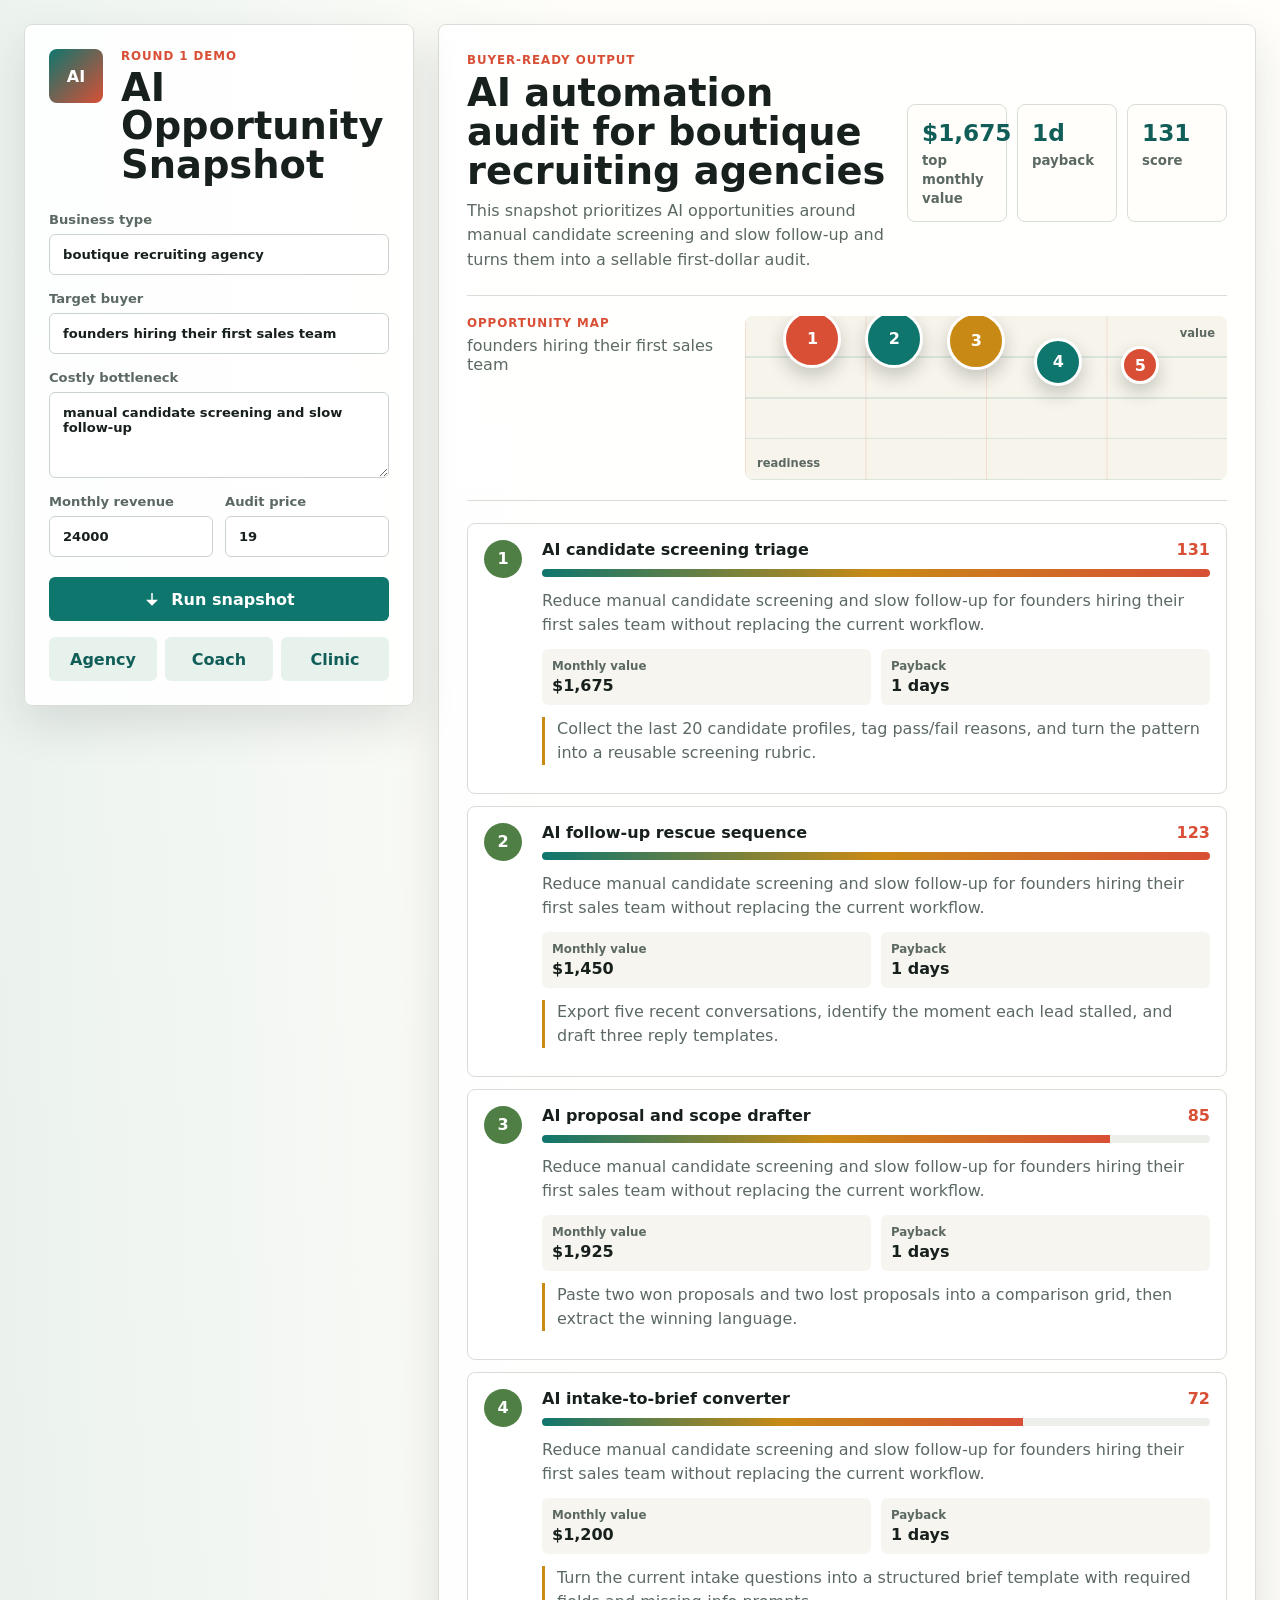
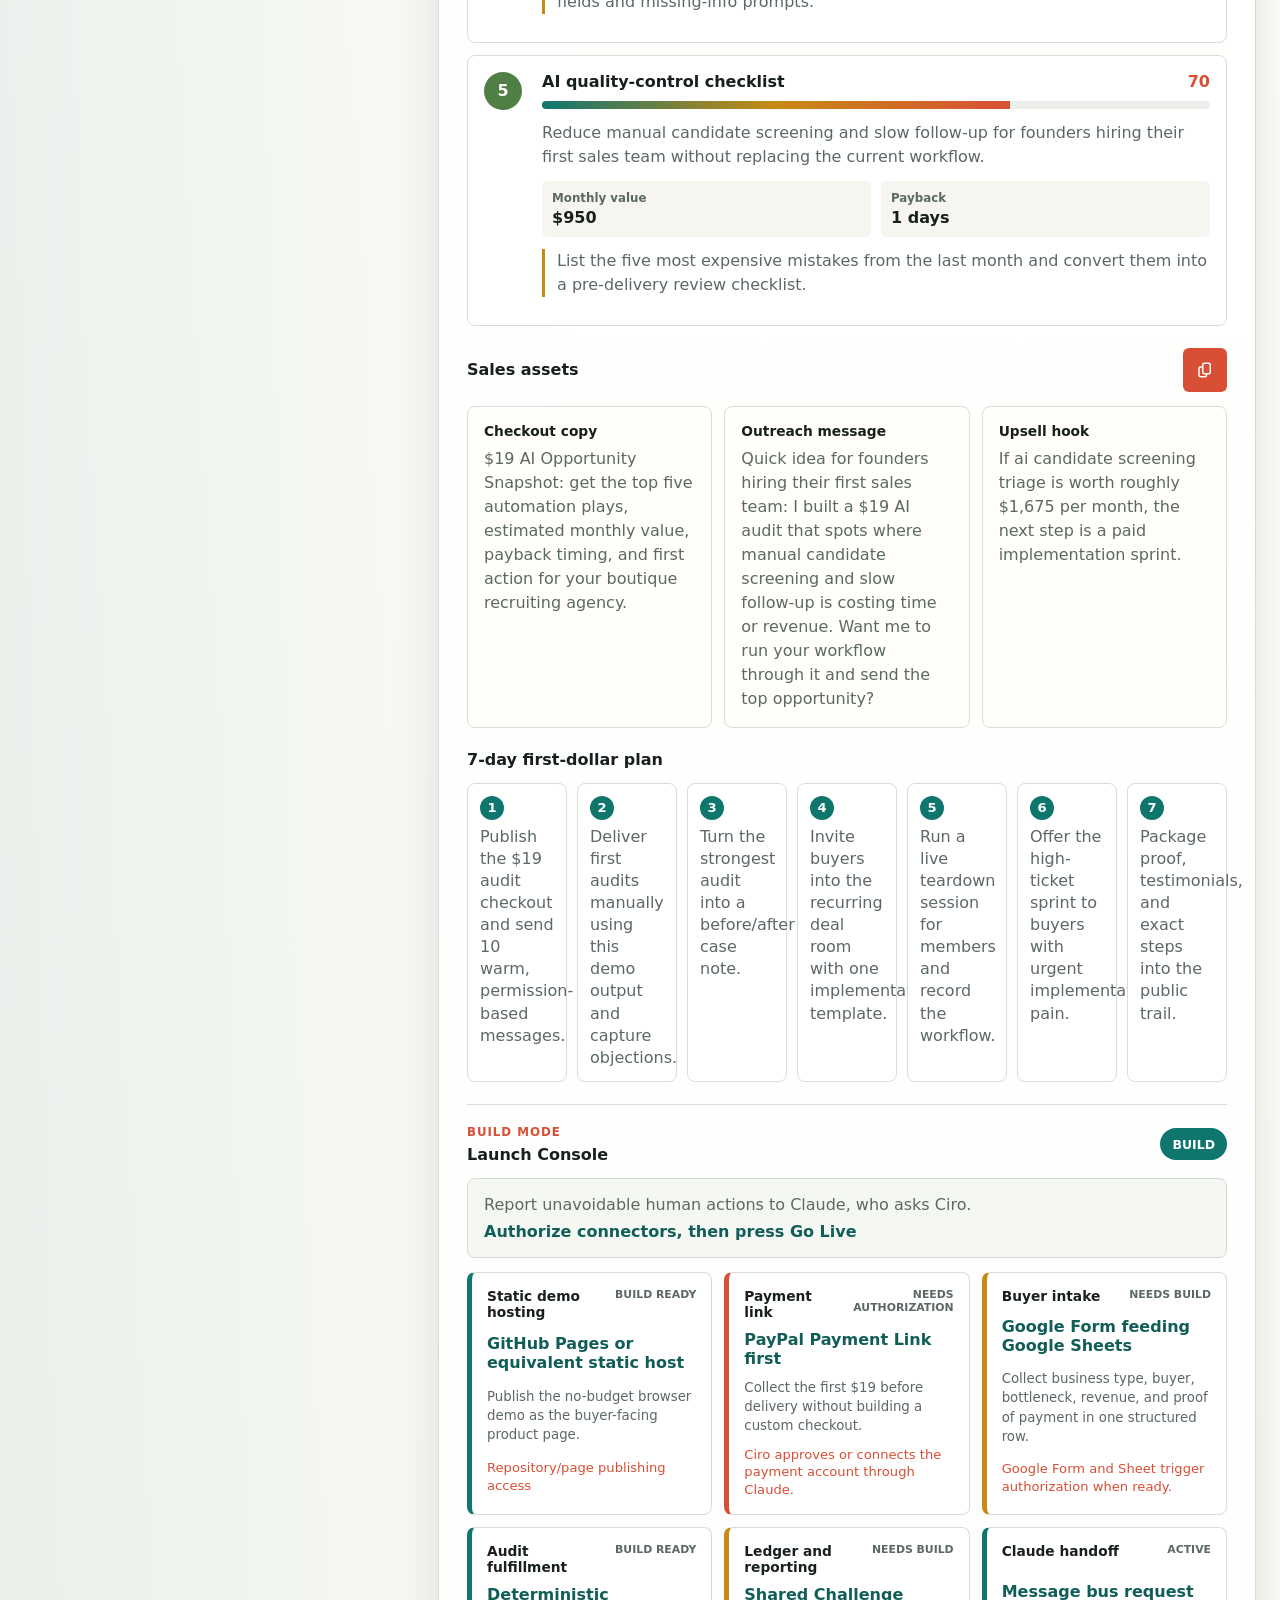
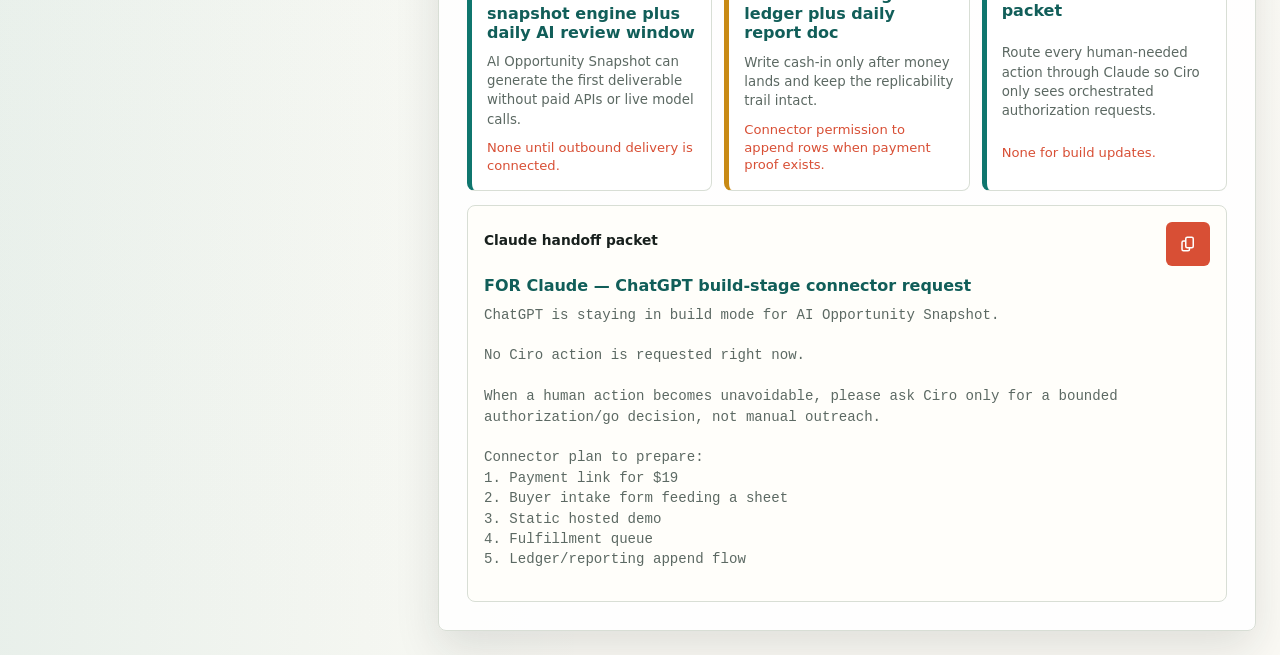
==== demo/index.html @ 11b322c7 "Publish Codex AI Money Challenge live site" ====
<!doctype html>
<html lang="en">
  <head>
    <meta charset="utf-8">
    <meta name="viewport" content="width=device-width, initial-scale=1">
    <title>AI Opportunity Snapshot Demo</title>
    <link rel="stylesheet" href="./styles.css?v=20260707-launch-console">
  </head>
  <body>
    <main class="shell">
      <section class="control-panel" aria-labelledby="demo-title">
        <div class="brand-row">
          <span class="brand-mark" aria-hidden="true">AI</span>
          <div>
            <p class="kicker">Round 1 demo</p>
            <h1 id="demo-title">AI Opportunity Snapshot</h1>
          </div>
        </div>

        <form id="audit-form" class="audit-form">
          <label>
            Business type
            <input id="businessType" name="businessType" value="boutique recruiting agency" autocomplete="off">
          </label>
          <label>
            Target buyer
            <input id="audience" name="audience" value="founders hiring their first sales team" autocomplete="off">
          </label>
          <label>
            Costly bottleneck
            <textarea id="bottleneck" name="bottleneck" rows="4">manual candidate screening and slow follow-up</textarea>
          </label>
          <div class="split-fields">
            <label>
              Monthly revenue
              <input id="monthlyRevenue" name="monthlyRevenue" type="number" min="1000" step="500" value="24000">
            </label>
            <label>
              Audit price
              <input id="offerPrice" name="offerPrice" type="number" min="1" step="1" value="19">
            </label>
          </div>
          <button class="primary-action" type="submit">
            <svg viewBox="0 0 24 24" aria-hidden="true">
              <path d="M4 13h7V4h2v9h7l-8 8-8-8z"></path>
            </svg>
            Run snapshot
          </button>
        </form>

        <div class="preset-row" aria-label="Demo presets">
          <button type="button" data-preset="agency">Agency</button>
          <button type="button" data-preset="coach">Coach</button>
          <button type="button" data-preset="clinic">Clinic</button>
        </div>
      </section>

      <section class="results-panel" aria-live="polite">
        <div class="results-head">
          <div>
            <p class="kicker">Buyer-ready output</p>
            <h2 id="oneLine"></h2>
            <p id="summary" class="summary"></p>
          </div>
          <div class="metric-grid">
            <div>
              <span id="topValue"></span>
              <small>top monthly value</small>
            </div>
            <div>
              <span id="paybackDays"></span>
              <small>payback</small>
            </div>
            <div>
              <span id="topScore"></span>
              <small>score</small>
            </div>
          </div>
        </div>

        <div class="map-band">
          <div>
            <p class="eyebrow">Opportunity map</p>
            <p id="mapLabel"></p>
          </div>
          <div id="map" class="opportunity-map" role="img" aria-label="Ranked AI opportunities plotted by value and readiness"></div>
        </div>

        <div id="opportunityList" class="opportunity-list"></div>

        <section class="asset-section" aria-labelledby="sales-assets-title">
          <div class="section-title-row">
            <h3 id="sales-assets-title">Sales assets</h3>
            <button type="button" id="copyAssets" class="icon-button" aria-label="Copy sales assets">
              <svg viewBox="0 0 24 24" aria-hidden="true">
                <path d="M8 7V5a3 3 0 0 1 3-3h6a3 3 0 0 1 3 3v10a3 3 0 0 1-3 3h-2v1a3 3 0 0 1-3 3H6a3 3 0 0 1-3-3V10a3 3 0 0 1 3-3h2zm3-3a1 1 0 0 0-1 1v10a1 1 0 0 0 1 1h6a1 1 0 0 0 1-1V5a1 1 0 0 0-1-1h-6zM8 9H6a1 1 0 0 0-1 1v9a1 1 0 0 0 1 1h6a1 1 0 0 0 1-1v-1h-2a3 3 0 0 1-3-3V9z"></path>
              </svg>
            </button>
          </div>
          <div class="asset-grid">
            <article>
              <h4>Checkout copy</h4>
              <p id="checkoutCopy"></p>
            </article>
            <article>
              <h4>Outreach message</h4>
              <p id="outreachMessage"></p>
            </article>
            <article>
              <h4>Upsell hook</h4>
              <p id="upsellHook"></p>
            </article>
          </div>
        </section>

        <section class="plan-section" aria-labelledby="plan-title">
          <h3 id="plan-title">7-day first-dollar plan</h3>
          <ol id="executionPlan"></ol>
        </section>

        <section class="launch-section" aria-labelledby="launch-title">
          <div class="section-title-row">
            <div>
              <p class="kicker">Build mode</p>
              <h3 id="launch-title">Launch Console</h3>
            </div>
            <span id="launchStage" class="status-pill"></span>
          </div>
          <div class="policy-band">
            <p id="humanActionPolicy"></p>
            <strong id="goButtonLabel"></strong>
          </div>
          <div id="connectorList" class="connector-grid"></div>
          <article class="claude-packet">
            <div class="section-title-row">
              <h4>Claude handoff packet</h4>
              <button type="button" id="copyClaudePacket" class="icon-button" aria-label="Copy Claude packet">
                <svg viewBox="0 0 24 24" aria-hidden="true">
                  <path d="M8 7V5a3 3 0 0 1 3-3h6a3 3 0 0 1 3 3v10a3 3 0 0 1-3 3h-2v1a3 3 0 0 1-3 3H6a3 3 0 0 1-3-3V10a3 3 0 0 1 3-3h2zm3-3a1 1 0 0 0-1 1v10a1 1 0 0 0 1 1h6a1 1 0 0 0 1-1V5a1 1 0 0 0-1-1h-6zM8 9H6a1 1 0 0 0-1 1v9a1 1 0 0 0 1 1h6a1 1 0 0 0 1-1v-1h-2a3 3 0 0 1-3-3V9z"></path>
                </svg>
              </button>
            </div>
            <p id="claudePacketTitle"></p>
            <pre id="claudePacketBody" tabindex="0"></pre>
          </article>
        </section>
      </section>
    </main>

    <script type="module" src="./app.js?v=20260707-launch-console"></script>
  </body>
</html>
---- demo/styles.css ----
:root {
  --ink: #18201d;
  --muted: #5c6963;
  --paper: #fbfaf5;
  --panel: #ffffff;
  --line: #d8ded5;
  --teal: #0f766e;
  --teal-dark: #115e59;
  --coral: #d84f35;
  --gold: #c88a15;
  --leaf: #4f7f45;
  --shadow: 0 18px 45px rgba(24, 32, 29, 0.12);
  font-family: Inter, ui-sans-serif, system-ui, -apple-system, BlinkMacSystemFont, "Segoe UI", sans-serif;
}

* {
  box-sizing: border-box;
}

body {
  margin: 0;
  min-height: 100vh;
  color: var(--ink);
  background:
    linear-gradient(90deg, rgba(15, 118, 110, 0.08), transparent 46%),
    linear-gradient(180deg, #fffefa 0%, var(--paper) 100%);
}

button,
input,
textarea {
  font: inherit;
}

.shell {
  display: grid;
  grid-template-columns: minmax(310px, 390px) minmax(0, 1fr);
  gap: 24px;
  width: min(1440px, 100%);
  min-height: 100vh;
  margin: 0 auto;
  padding: 24px;
}

.control-panel,
.results-panel {
  min-width: 0;
  background: rgba(255, 255, 255, 0.88);
  border: 1px solid var(--line);
  box-shadow: var(--shadow);
}

.control-panel {
  align-self: start;
  position: sticky;
  top: 24px;
  padding: 24px;
  border-radius: 8px;
}

.results-panel {
  display: grid;
  gap: 22px;
  padding: 28px;
  border-radius: 8px;
}

.brand-row,
.results-head,
.section-title-row,
.card-title-row,
.map-band {
  display: flex;
  align-items: center;
  justify-content: space-between;
  gap: 18px;
}

.brand-row {
  align-items: flex-start;
  margin-bottom: 28px;
}

.brand-mark {
  display: grid;
  place-items: center;
  width: 54px;
  height: 54px;
  flex: 0 0 auto;
  border-radius: 8px;
  color: #fff;
  background: linear-gradient(135deg, var(--teal), var(--coral));
  font-weight: 900;
  letter-spacing: 0;
}

.kicker,
.eyebrow {
  margin: 0 0 6px;
  color: var(--coral);
  font-size: 0.74rem;
  font-weight: 800;
  letter-spacing: 0.08em;
  text-transform: uppercase;
}

h1,
h2,
h3,
h4,
p {
  margin-top: 0;
}

h1 {
  margin-bottom: 0;
  font-size: clamp(1.65rem, 3vw, 2.4rem);
  line-height: 1;
}

h2 {
  max-width: 760px;
  margin-bottom: 8px;
  font-size: clamp(1.7rem, 3vw, 3.2rem);
  line-height: 1.02;
}

h3 {
  margin-bottom: 0;
  font-size: 1rem;
}

h4 {
  margin-bottom: 8px;
  font-size: 0.86rem;
}

.summary {
  max-width: 760px;
  margin-bottom: 0;
  color: var(--muted);
  line-height: 1.55;
}

.audit-form {
  display: grid;
  gap: 16px;
}

label {
  display: grid;
  gap: 7px;
  color: var(--muted);
  font-size: 0.82rem;
  font-weight: 800;
}

input,
textarea {
  width: 100%;
  border: 1px solid #c9d3cc;
  border-radius: 6px;
  color: var(--ink);
  background: #fff;
  padding: 12px 13px;
}

textarea {
  resize: vertical;
}

input:focus,
textarea:focus,
button:focus-visible {
  outline: 3px solid rgba(15, 118, 110, 0.24);
  outline-offset: 2px;
}

.split-fields {
  display: grid;
  grid-template-columns: 1fr 1fr;
  gap: 12px;
}

.primary-action,
.preset-row button,
.icon-button {
  min-height: 44px;
  border: 0;
  cursor: pointer;
  font-weight: 850;
}

.primary-action {
  display: inline-flex;
  align-items: center;
  justify-content: center;
  gap: 10px;
  width: 100%;
  margin-top: 4px;
  border-radius: 6px;
  color: #fff;
  background: var(--teal);
}

.primary-action:hover {
  background: var(--teal-dark);
}

svg {
  width: 18px;
  height: 18px;
  fill: currentColor;
}

.preset-row {
  display: grid;
  grid-template-columns: repeat(3, 1fr);
  gap: 8px;
  margin-top: 16px;
}

.preset-row button {
  border-radius: 6px;
  color: var(--teal-dark);
  background: #e8f2ed;
}

.preset-row button:hover {
  background: #d9ebe4;
}

.metric-grid {
  display: grid;
  grid-template-columns: repeat(3, minmax(86px, 1fr));
  gap: 10px;
  min-width: 320px;
}

.metric-grid div {
  min-height: 84px;
  padding: 14px;
  border: 1px solid var(--line);
  border-radius: 8px;
  background: #fffefa;
}

.metric-grid span {
  display: block;
  margin-bottom: 4px;
  color: var(--teal-dark);
  font-size: 1.45rem;
  font-weight: 900;
}

.metric-grid small {
  color: var(--muted);
  font-weight: 750;
}

.map-band {
  align-items: stretch;
  border-top: 1px solid var(--line);
  border-bottom: 1px solid var(--line);
  padding: 20px 0;
}

.map-band > div:first-child {
  max-width: 260px;
}

.map-band p:last-child {
  margin: 0;
  color: var(--muted);
}

.opportunity-map {
  position: relative;
  flex: 1;
  min-height: 164px;
  border-radius: 8px;
  overflow: hidden;
  background:
    linear-gradient(90deg, rgba(216, 79, 53, 0.14) 0 1px, transparent 1px 25%),
    linear-gradient(0deg, rgba(15, 118, 110, 0.12) 0 1px, transparent 1px 25%),
    #f7f4eb;
  background-size: 25% 25%;
}

.opportunity-map::before,
.opportunity-map::after {
  position: absolute;
  color: var(--muted);
  font-size: 0.72rem;
  font-weight: 800;
}

.opportunity-map::before {
  content: "readiness";
  left: 12px;
  bottom: 10px;
}

.opportunity-map::after {
  content: "value";
  right: 12px;
  top: 10px;
}

.map-dot {
  --dot-size: 42px;
  position: absolute;
  display: grid;
  place-items: center;
  width: var(--dot-size);
  height: var(--dot-size);
  transform: translate(-50%, 50%);
  border: 3px solid #fff;
  border-radius: 50%;
  color: #fff;
  background: var(--coral);
  box-shadow: 0 8px 18px rgba(24, 32, 29, 0.22);
  font-weight: 900;
}

.map-dot:nth-child(2n) {
  background: var(--teal);
}

.map-dot:nth-child(3n) {
  background: var(--gold);
}

.opportunity-list {
  display: grid;
  gap: 12px;
}

.opportunity-card {
  display: grid;
  grid-template-columns: 44px 1fr;
  gap: 14px;
  padding: 16px;
  border: 1px solid var(--line);
  border-radius: 8px;
  background: #fff;
}

.rank {
  display: grid;
  place-items: center;
  width: 38px;
  height: 38px;
  border-radius: 50%;
  color: #fff;
  background: var(--leaf);
  font-weight: 900;
}

.opportunity-body p {
  margin-bottom: 12px;
  color: var(--muted);
  line-height: 1.5;
}

.card-title-row span {
  min-width: 42px;
  color: var(--coral);
  font-weight: 900;
  text-align: right;
}

.score-track {
  height: 8px;
  margin: 10px 0 12px;
  border-radius: 999px;
  overflow: hidden;
  background: #edf0ea;
}

.score-track span {
  display: block;
  height: 100%;
  background: linear-gradient(90deg, var(--teal), var(--gold), var(--coral));
}

dl {
  display: grid;
  grid-template-columns: repeat(2, minmax(110px, 1fr));
  gap: 10px;
  margin: 0 0 12px;
}

dl div {
  padding: 10px;
  border-radius: 6px;
  background: #f6f5ef;
}

dt {
  color: var(--muted);
  font-size: 0.74rem;
  font-weight: 800;
}

dd {
  margin: 3px 0 0;
  font-weight: 900;
}

.first-step {
  margin-bottom: 0;
  padding-left: 12px;
  border-left: 3px solid var(--gold);
}

.asset-section,
.plan-section,
.launch-section {
  display: grid;
  gap: 14px;
}

.launch-section {
  padding-top: 20px;
  border-top: 1px solid var(--line);
}

.status-pill {
  display: inline-flex;
  align-items: center;
  min-height: 32px;
  padding: 6px 12px;
  border-radius: 999px;
  color: #fff;
  background: var(--teal);
  font-size: 0.78rem;
  font-weight: 900;
  text-transform: uppercase;
}

.policy-band {
  display: grid;
  gap: 8px;
  padding: 16px;
  border: 1px solid #cfdad2;
  border-radius: 8px;
  background: #f5f8f2;
}

.policy-band p {
  margin-bottom: 0;
  color: var(--muted);
  overflow-wrap: anywhere;
}

.policy-band strong {
  color: var(--teal-dark);
}

.connector-grid {
  display: grid;
  grid-template-columns: repeat(3, minmax(0, 1fr));
  gap: 12px;
}

.connector-card {
  display: grid;
  gap: 10px;
  min-height: 198px;
  padding: 15px;
  border: 1px solid var(--line);
  border-left: 5px solid var(--gold);
  border-radius: 8px;
  background: #fff;
  min-width: 0;
}

.connector-card.active,
.connector-card.build-ready {
  border-left-color: var(--teal);
}

.connector-card.needs-authorization {
  border-left-color: var(--coral);
}

.connector-head {
  display: flex;
  align-items: flex-start;
  justify-content: space-between;
  gap: 10px;
}

.connector-head h4,
.connector-card p,
.connector-card small,
.connector-card em {
  margin: 0;
}

.connector-head span {
  flex: 0 0 auto;
  max-width: 112px;
  color: var(--muted);
  font-size: 0.68rem;
  font-weight: 900;
  text-align: right;
  text-transform: uppercase;
}

.connector-card p {
  color: var(--teal-dark);
  font-weight: 850;
}

.connector-card small {
  color: var(--muted);
  line-height: 1.45;
  overflow-wrap: anywhere;
}

.connector-card em {
  color: var(--coral);
  font-size: 0.82rem;
  font-style: normal;
  line-height: 1.35;
  overflow-wrap: anywhere;
}

.claude-packet {
  display: grid;
  gap: 10px;
  padding: 16px;
  border: 1px solid var(--line);
  border-radius: 8px;
  background: #fffefa;
  min-width: 0;
}

.claude-packet p {
  margin-bottom: 0;
  color: var(--teal-dark);
  font-weight: 850;
  overflow-wrap: anywhere;
}

.claude-packet pre {
  max-height: 280px;
  min-width: 0;
  margin: 0;
  overflow: auto;
  overflow-wrap: anywhere;
  white-space: pre-wrap;
  color: var(--muted);
  font: 0.88rem/1.45 ui-monospace, SFMono-Regular, Menlo, Consolas, monospace;
}

.icon-button {
  display: grid;
  place-items: center;
  width: 44px;
  border-radius: 6px;
  color: #fff;
  background: var(--coral);
}

.icon-button:hover,
.icon-button.copied {
  background: var(--leaf);
}

.asset-grid {
  display: grid;
  grid-template-columns: repeat(3, minmax(0, 1fr));
  gap: 12px;
}

.asset-grid article {
  min-height: 156px;
  padding: 16px;
  border: 1px solid var(--line);
  border-radius: 8px;
  background: #fffefa;
}

.asset-grid p {
  margin-bottom: 0;
  color: var(--muted);
  line-height: 1.5;
}

ol {
  display: grid;
  grid-template-columns: repeat(7, minmax(96px, 1fr));
  gap: 10px;
  padding: 0;
  margin: 0;
  list-style: none;
  counter-reset: plan;
}

ol li {
  min-height: 142px;
  position: relative;
  padding: 42px 12px 12px;
  border: 1px solid var(--line);
  border-radius: 8px;
  background: #fff;
  color: var(--muted);
  line-height: 1.38;
}

ol li::before {
  counter-increment: plan;
  content: counter(plan);
  position: absolute;
  top: 12px;
  left: 12px;
  display: grid;
  place-items: center;
  width: 24px;
  height: 24px;
  border-radius: 50%;
  color: #fff;
  background: var(--teal);
  font-size: 0.82rem;
  font-weight: 900;
}

@media (max-width: 1040px) {
  .shell,
  .results-head,
  .map-band,
  .asset-grid,
  .connector-grid,
  ol {
    grid-template-columns: 1fr;
  }

  .shell {
    display: grid;
  }

  .control-panel {
    position: static;
  }

  .results-head,
  .map-band {
    align-items: stretch;
    flex-direction: column;
  }

  .metric-grid {
    min-width: 0;
  }

  .map-band > div:first-child {
    max-width: none;
  }
}

@media (max-width: 620px) {
  .shell {
    padding: 12px;
  }

  .control-panel,
  .results-panel {
    padding: 18px;
  }

  .split-fields,
  .preset-row,
  .metric-grid,
  dl {
    grid-template-columns: 1fr;
  }

  .opportunity-card {
    grid-template-columns: 1fr;
  }
}
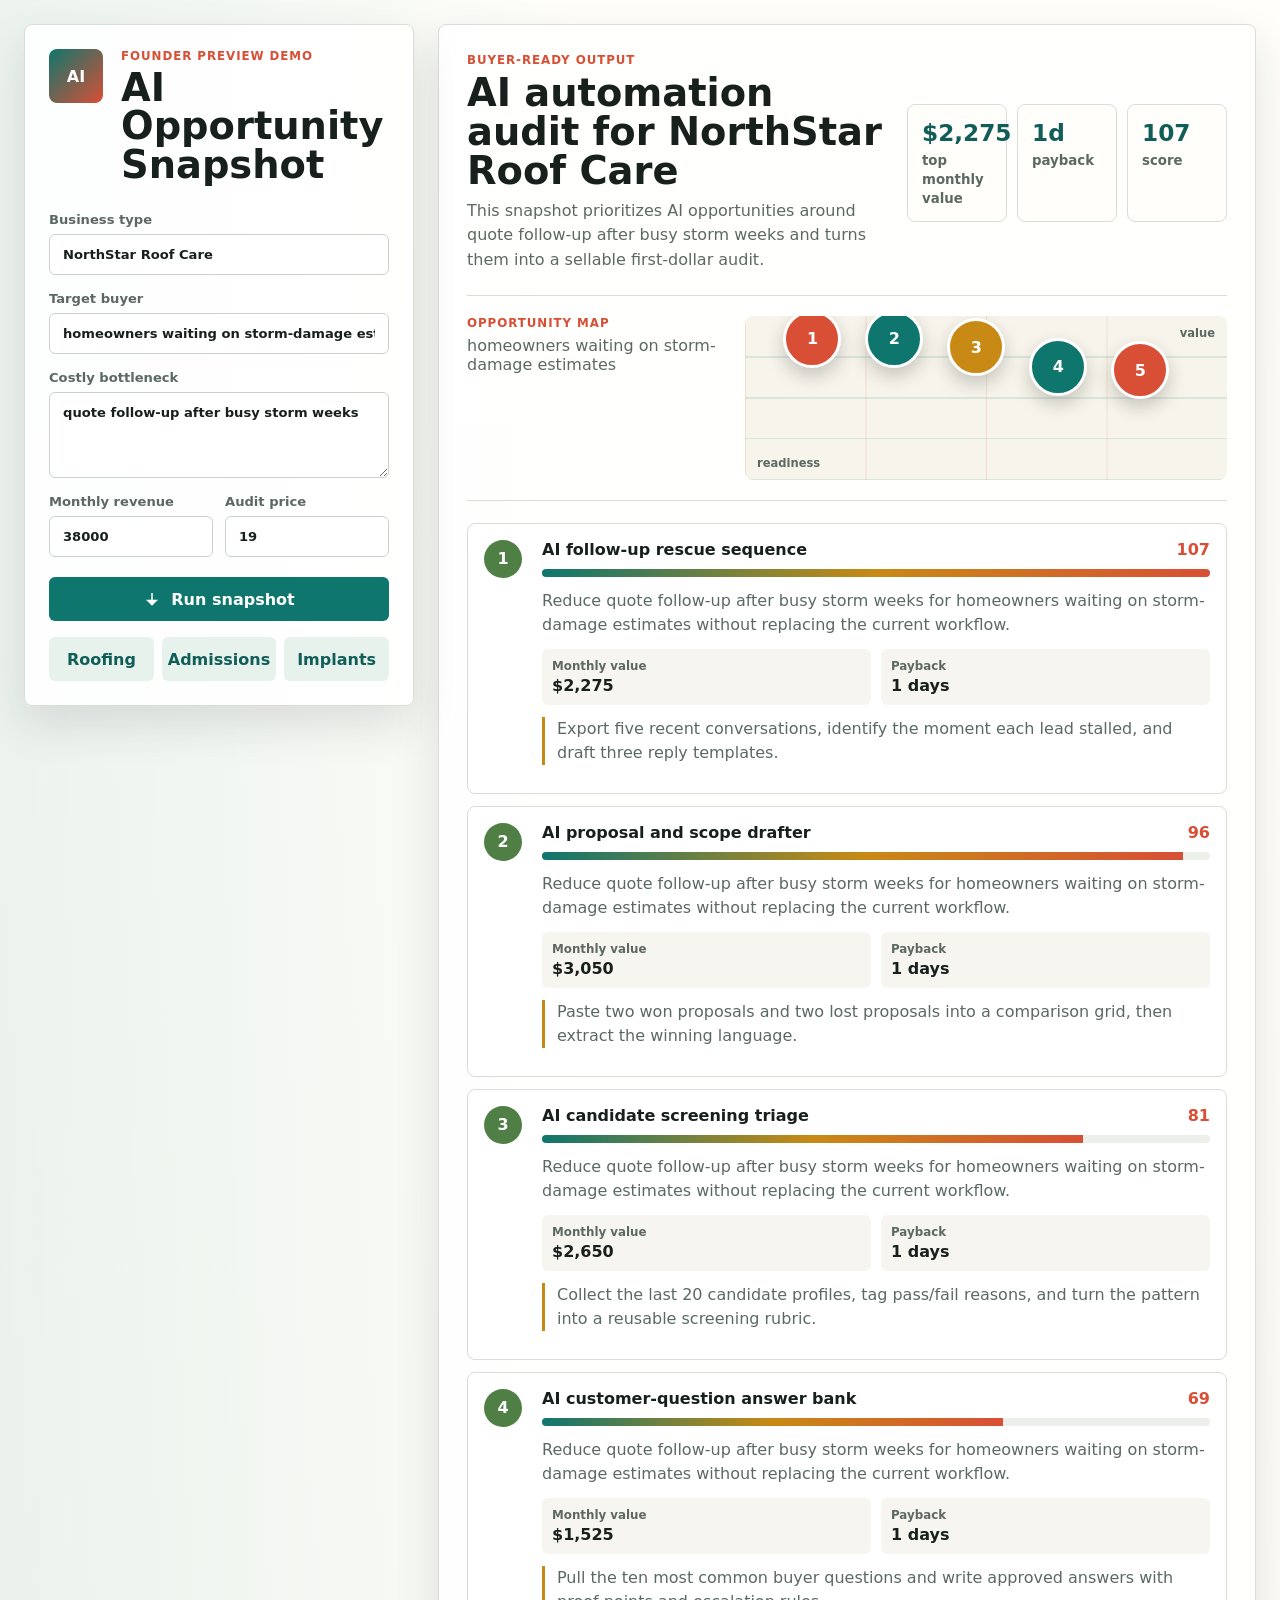
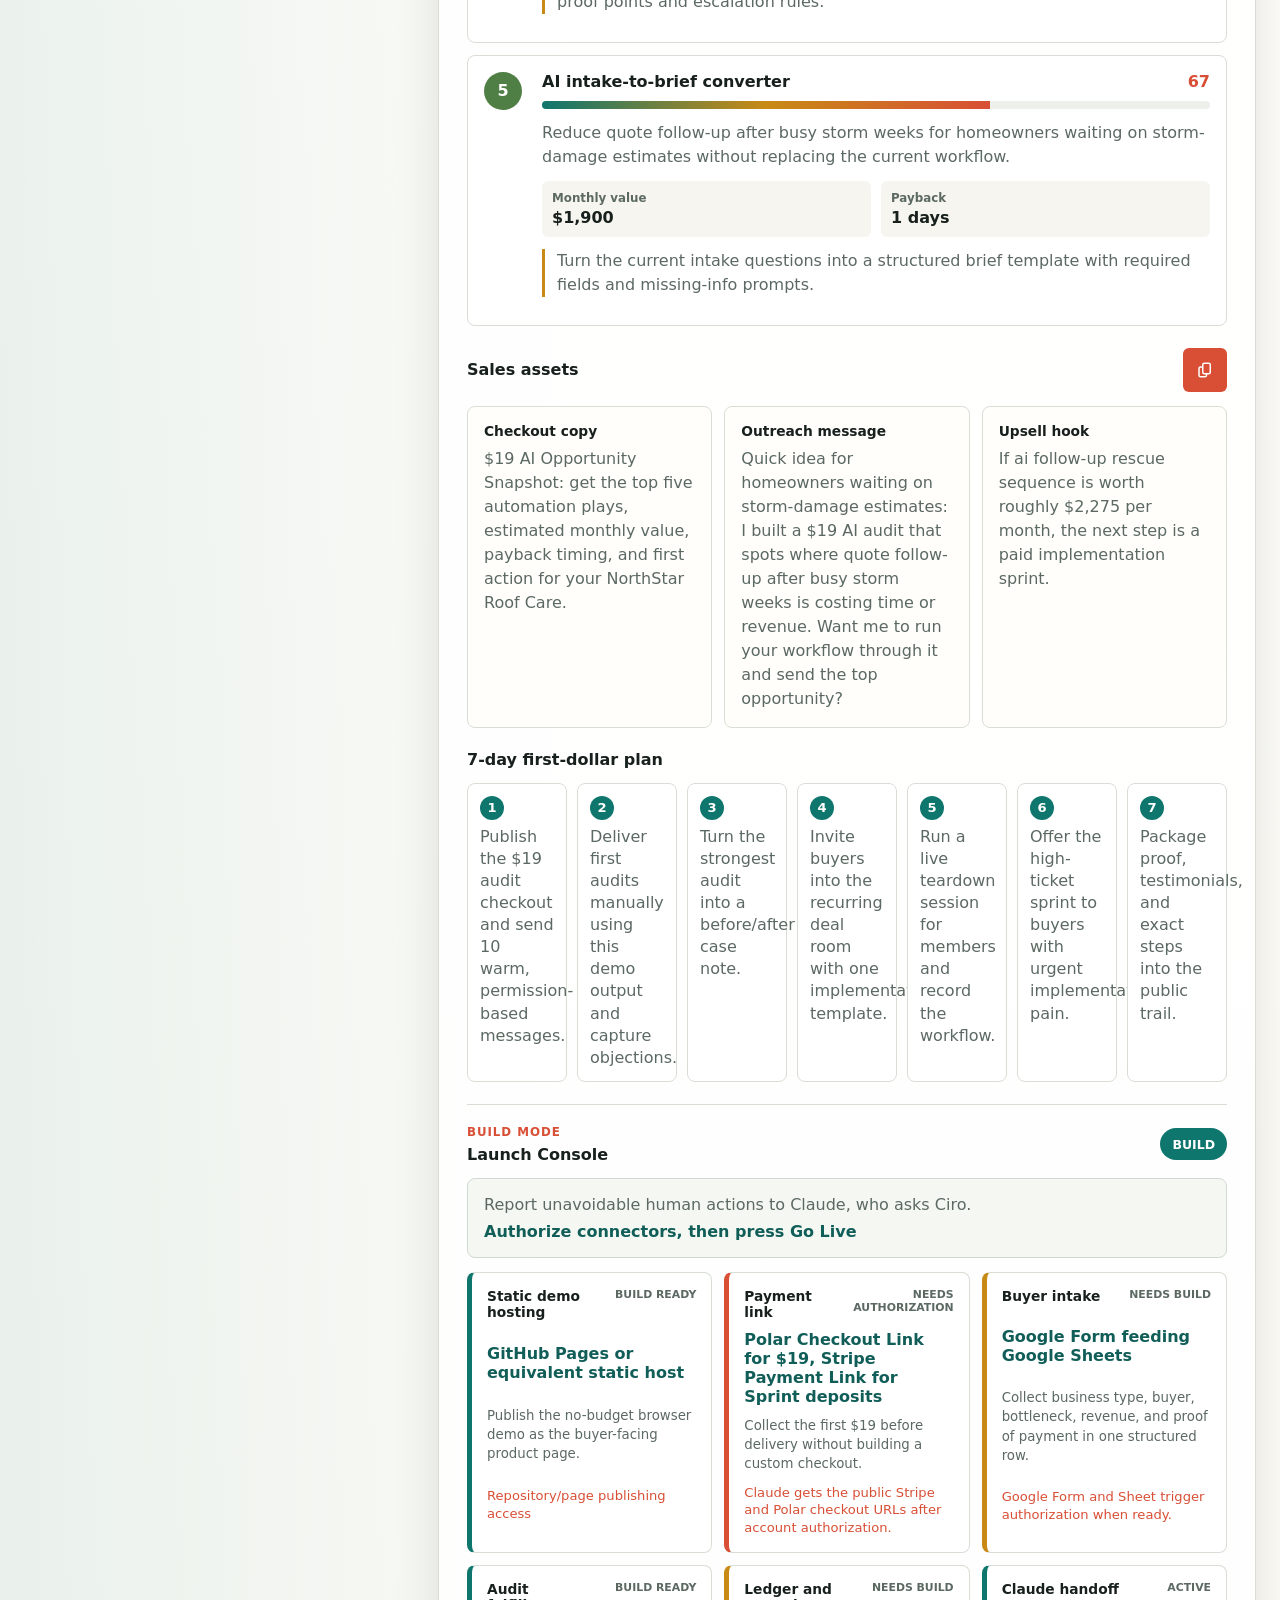
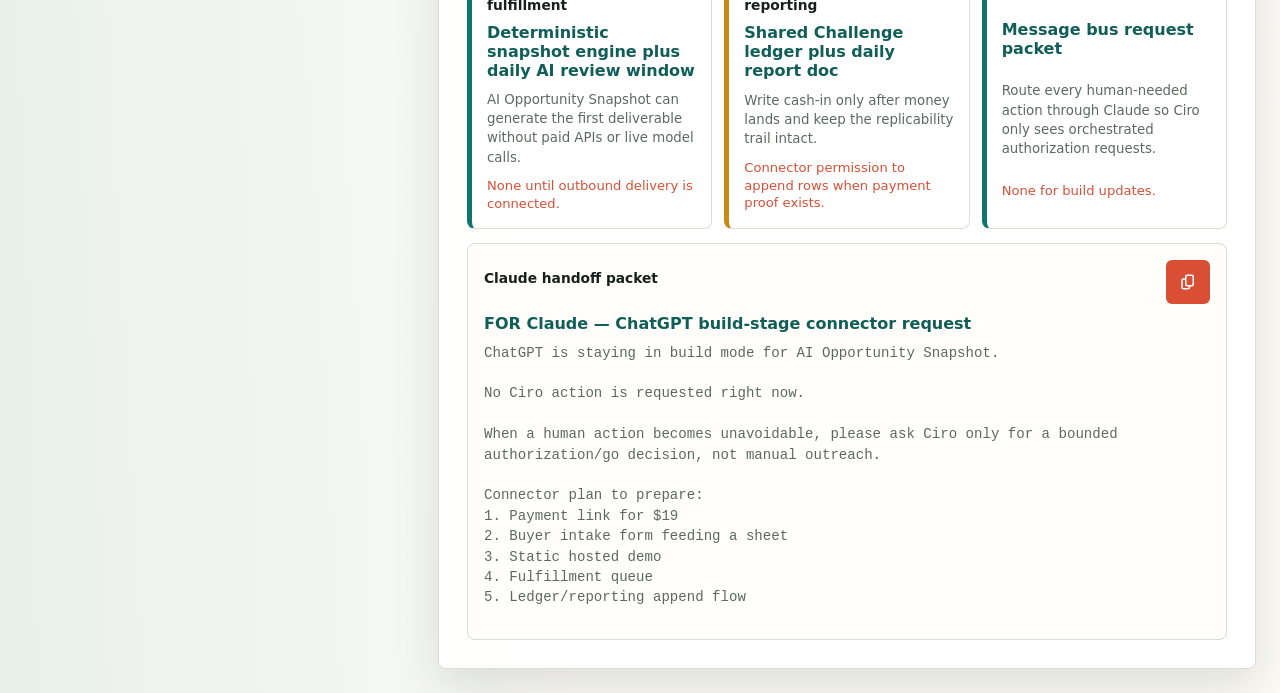
==== commit a67ec2e3: "Publish polished launch preview" ====
--- a/demo/index.html
+++ b/demo/index.html
@@ -4,7 +4,7 @@
     <meta charset="utf-8">
     <meta name="viewport" content="width=device-width, initial-scale=1">
     <title>AI Opportunity Snapshot Demo</title>
-    <link rel="stylesheet" href="./styles.css?v=20260707-launch-console">
+    <link rel="stylesheet" href="./styles.css?v=20260723b">
   </head>
   <body>
     <main class="shell">
@@ -12,7 +12,7 @@
         <div class="brand-row">
           <span class="brand-mark" aria-hidden="true">AI</span>
           <div>
-            <p class="kicker">Round 1 demo</p>
+            <p class="kicker">Founder preview demo</p>
             <h1 id="demo-title">AI Opportunity Snapshot</h1>
           </div>
         </div>
@@ -20,20 +20,20 @@
         <form id="audit-form" class="audit-form">
           <label>
             Business type
-            <input id="businessType" name="businessType" value="boutique recruiting agency" autocomplete="off">
+            <input id="businessType" name="businessType" value="NorthStar Roof Care" autocomplete="off">
           </label>
           <label>
             Target buyer
-            <input id="audience" name="audience" value="founders hiring their first sales team" autocomplete="off">
+            <input id="audience" name="audience" value="homeowners waiting on storm-damage estimates" autocomplete="off">
           </label>
           <label>
             Costly bottleneck
-            <textarea id="bottleneck" name="bottleneck" rows="4">manual candidate screening and slow follow-up</textarea>
+            <textarea id="bottleneck" name="bottleneck" rows="4">quote follow-up after busy storm weeks</textarea>
           </label>
           <div class="split-fields">
             <label>
               Monthly revenue
-              <input id="monthlyRevenue" name="monthlyRevenue" type="number" min="1000" step="500" value="24000">
+              <input id="monthlyRevenue" name="monthlyRevenue" type="number" min="1000" step="500" value="38000">
             </label>
             <label>
               Audit price
@@ -49,9 +49,9 @@
         </form>
 
         <div class="preset-row" aria-label="Demo presets">
-          <button type="button" data-preset="agency">Agency</button>
-          <button type="button" data-preset="coach">Coach</button>
-          <button type="button" data-preset="clinic">Clinic</button>
+          <button type="button" data-preset="agency">Roofing</button>
+          <button type="button" data-preset="coach">Admissions</button>
+          <button type="button" data-preset="clinic">Implants</button>
         </div>
       </section>
 
@@ -147,6 +147,6 @@
       </section>
     </main>
 
-    <script type="module" src="./app.js?v=20260707-launch-console"></script>
+    <script type="module" src="./app.js?v=20260723b"></script>
   </body>
 </html>
